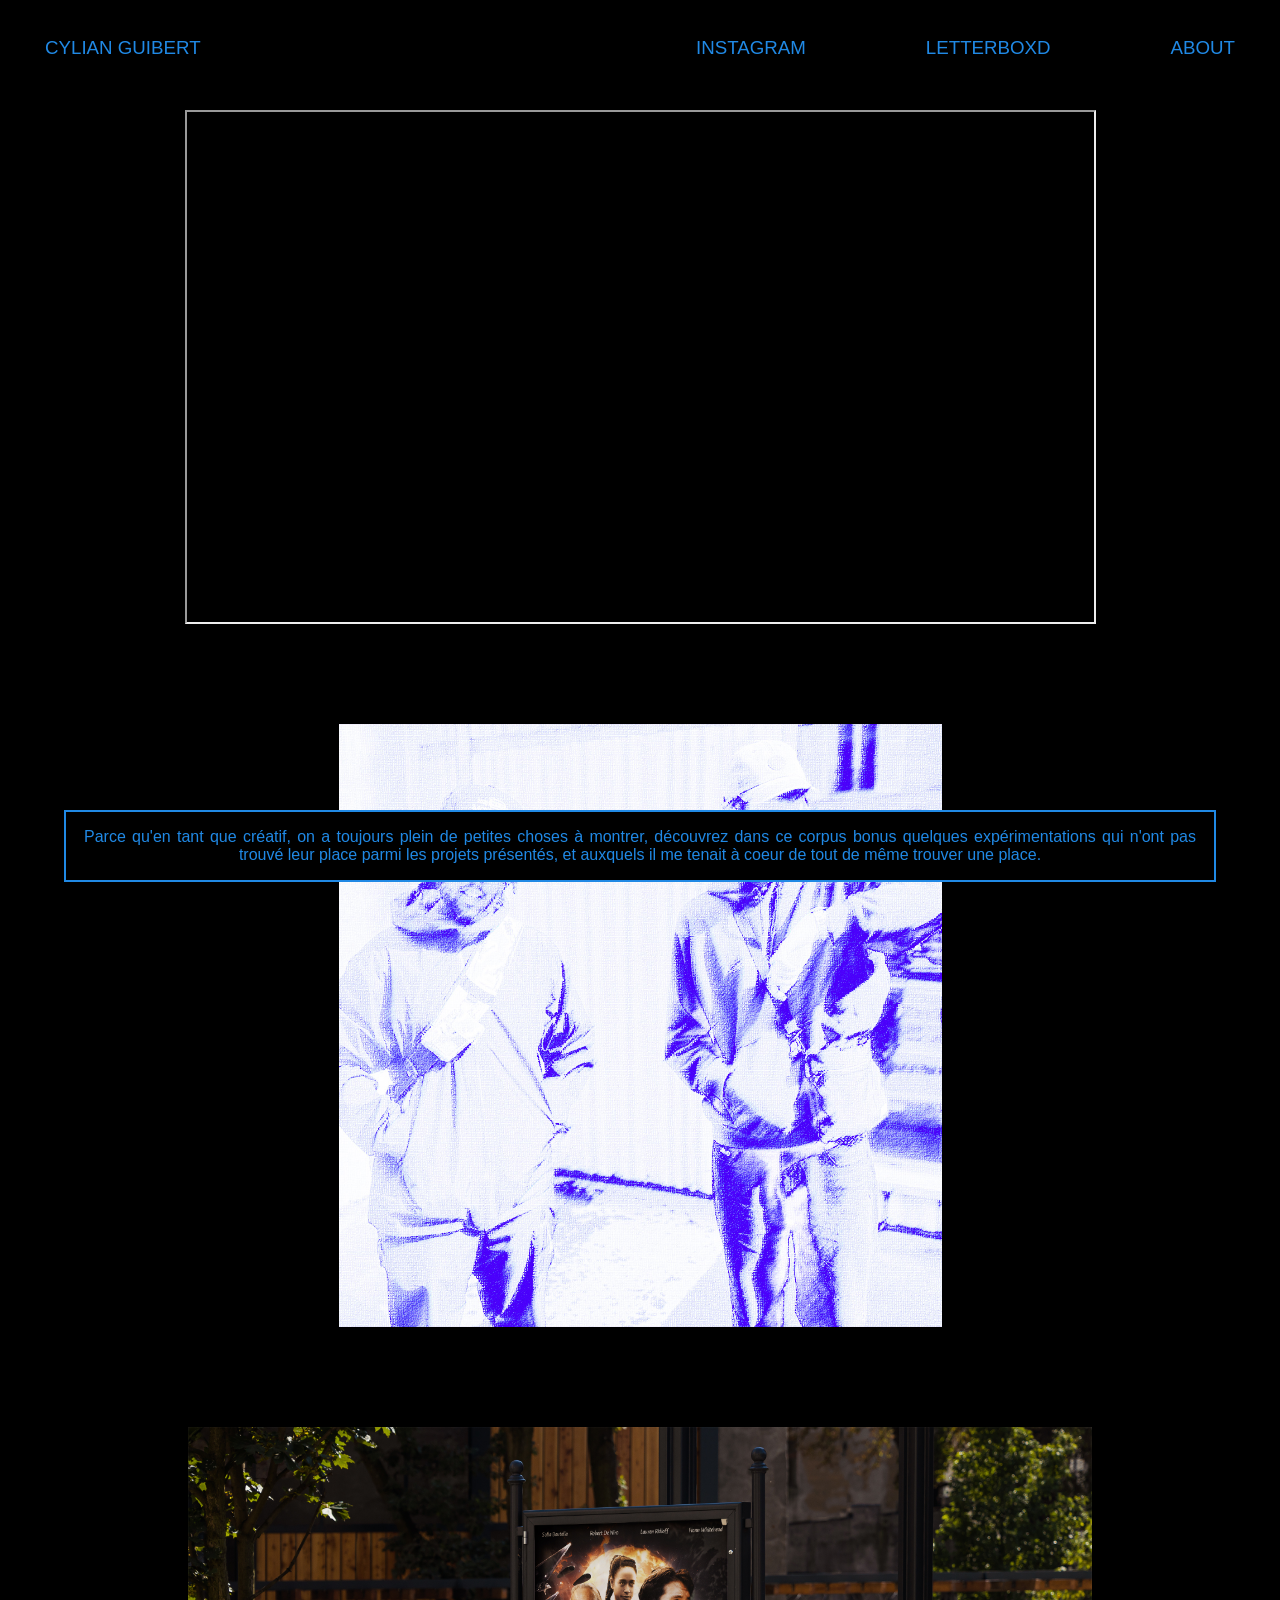
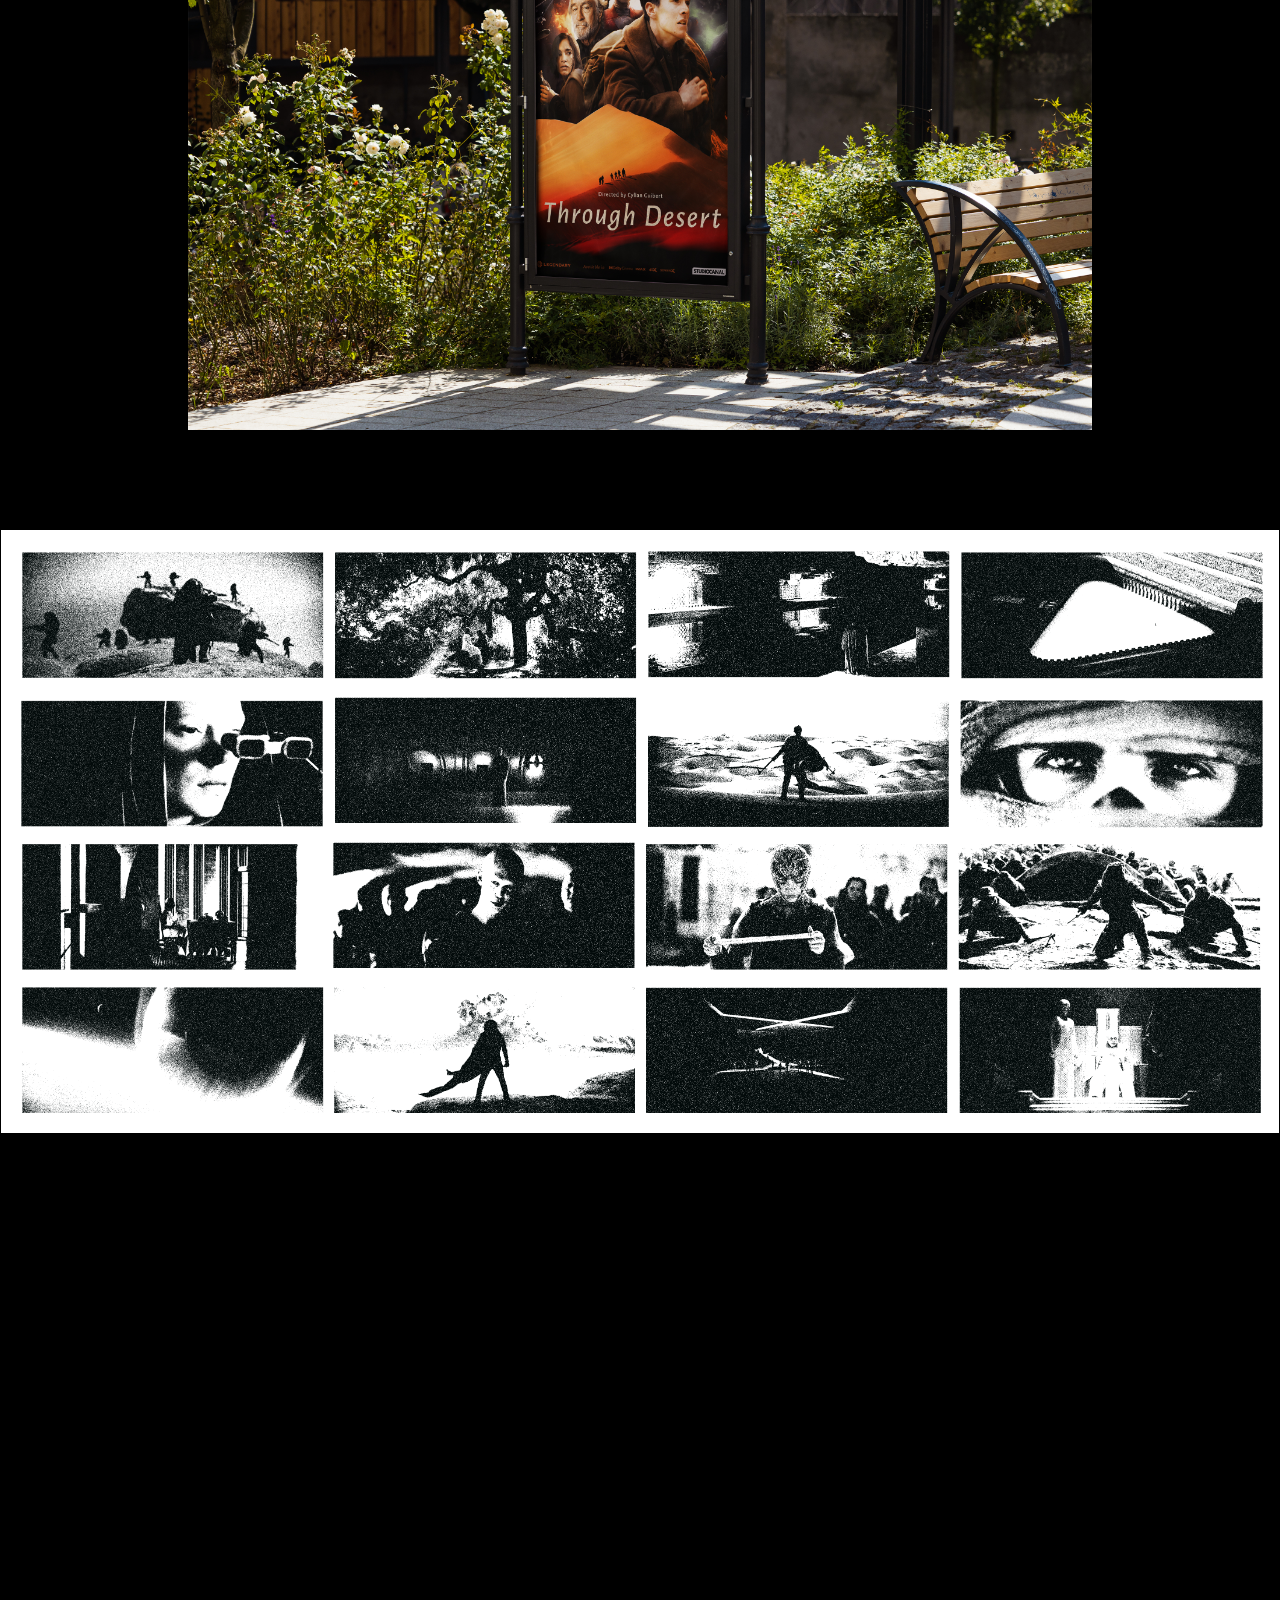
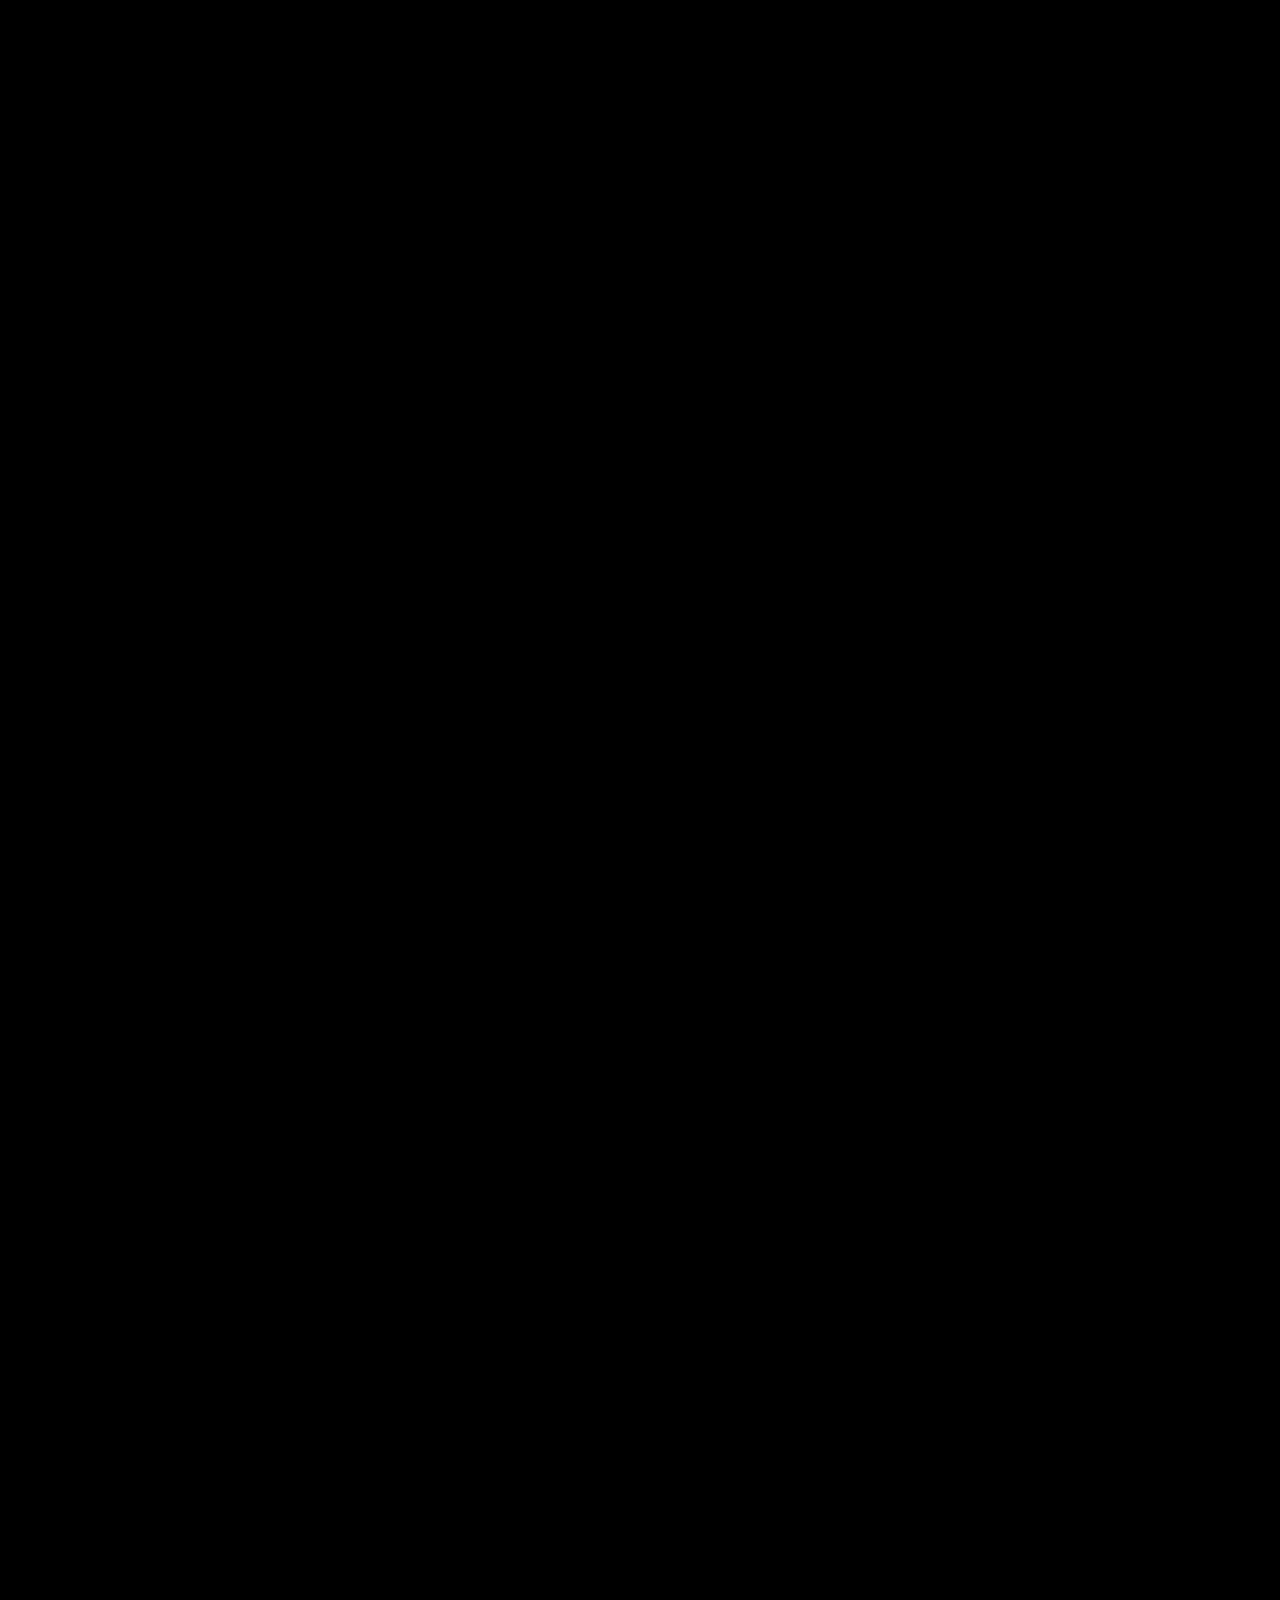
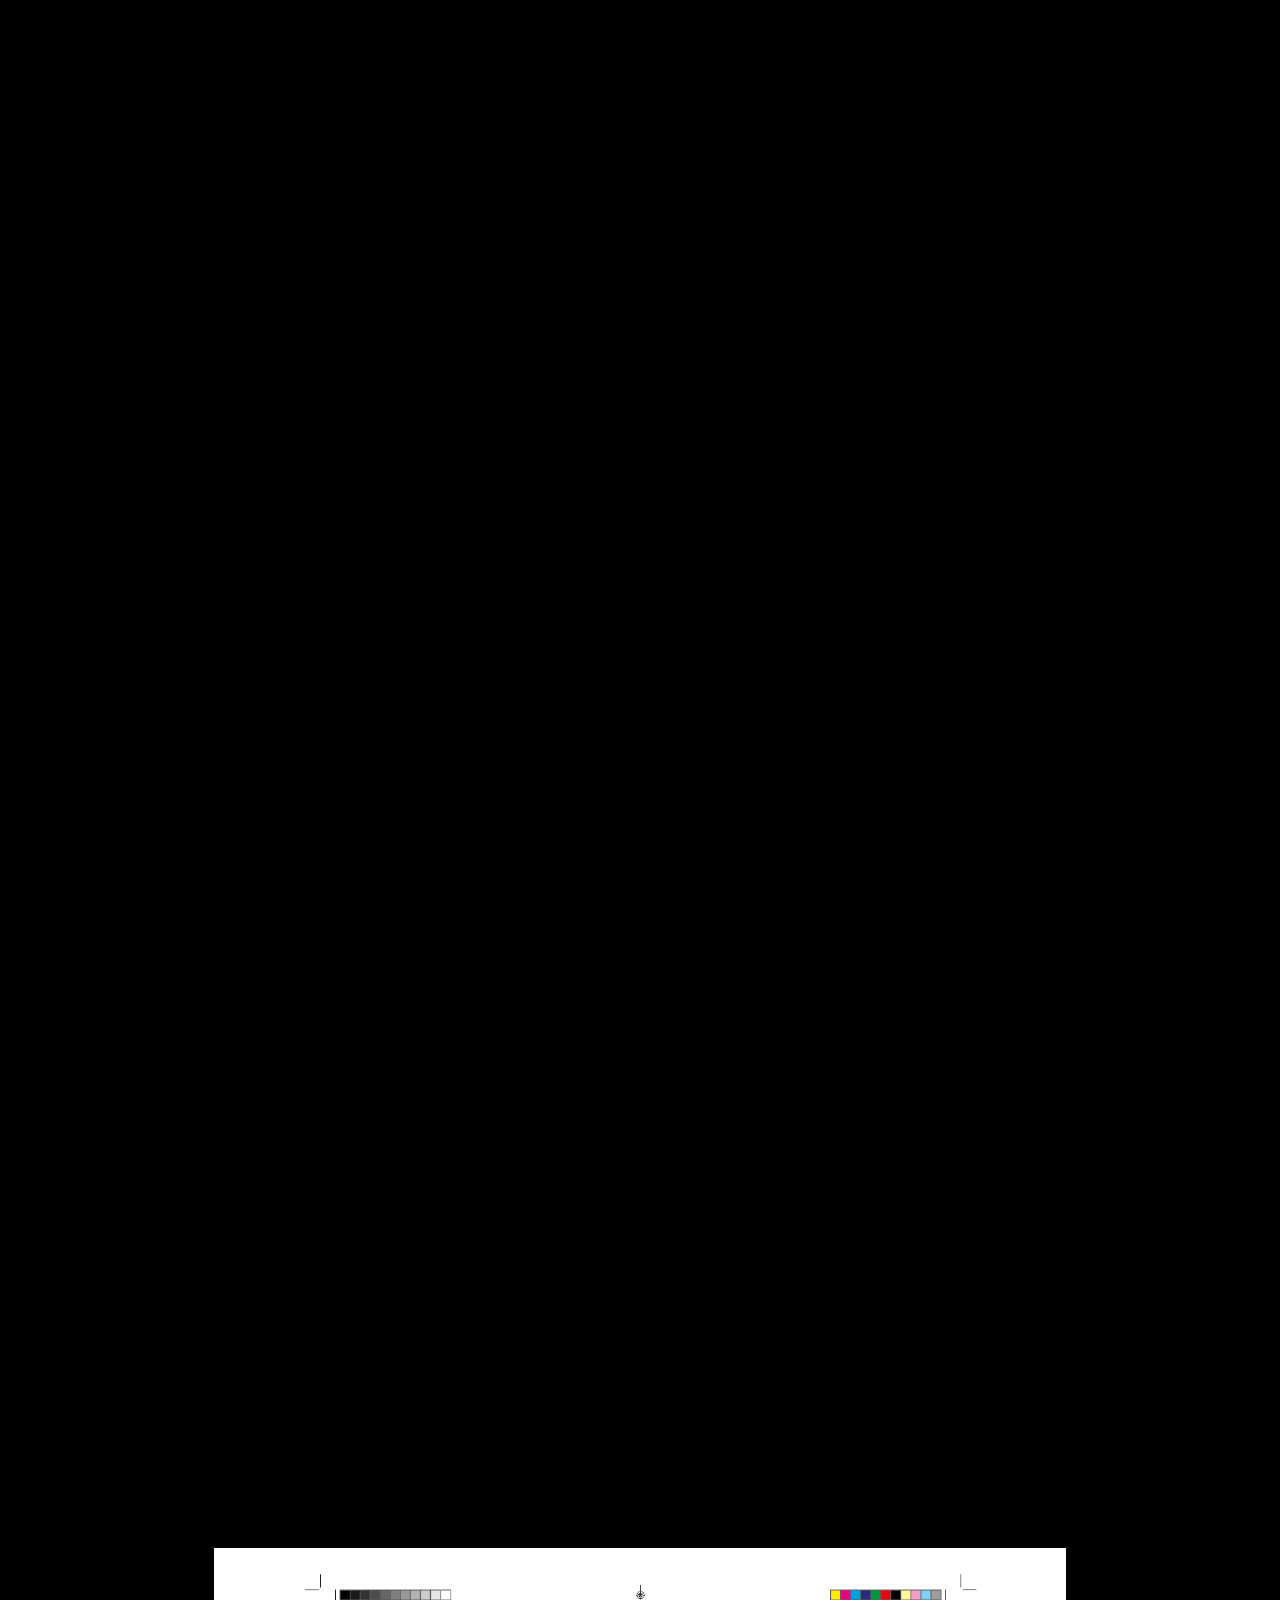
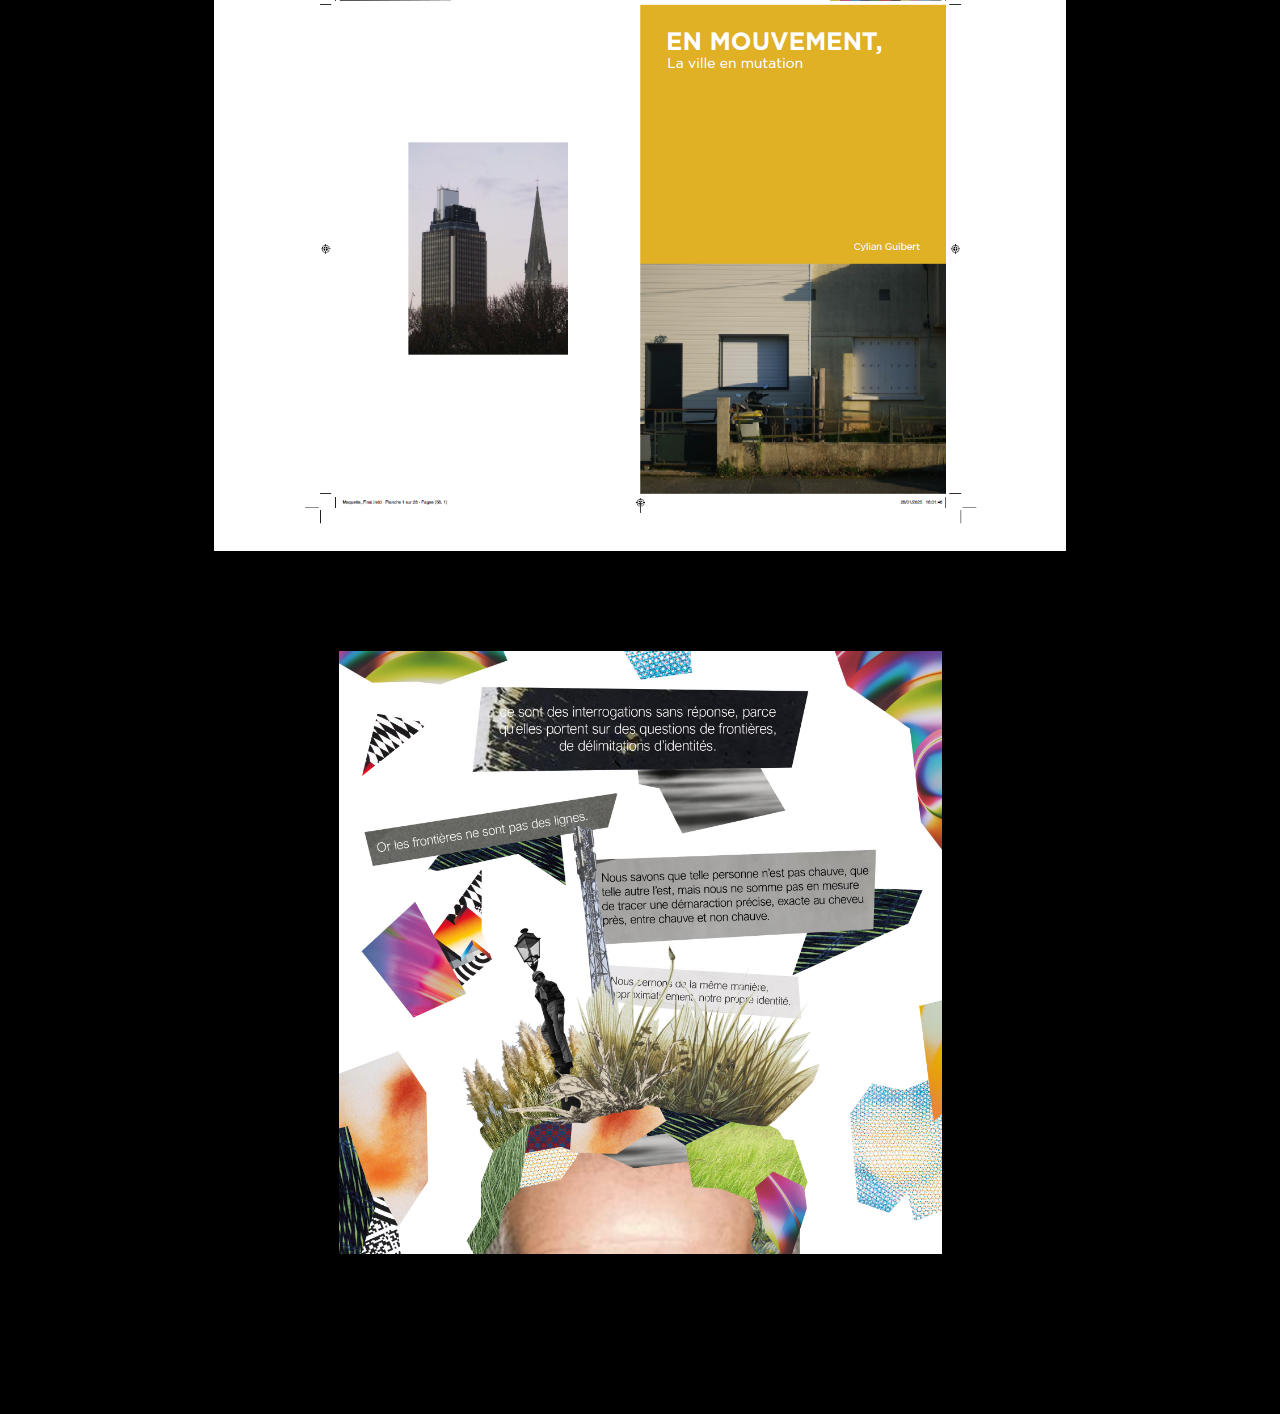
==== bonus.html @ 5ea9ba7a "Commit portfolio" ====
<!DOCTYPE html>
<html lang="en">
<head>
    <meta charset="UTF-8">
    <meta name="viewport" content="width=device-width,initial-scale=1.0">
    <title>Cyl - Portfolio</title>
    <meta property="og:type" content="website"/>
    <link rel="icon" type="image/png" href="______"/>
    <link rel="stylesheet" href="style_pagebonus.css">
    <meta name="viewport" content="width=device-width, initial-scale=1.0">
</head>


<header>
    <div class="inner">
        <div class="nom">
                <h3><a href="index.html">Cylian Guibert</a></h3>
        </div>
            <nav>
                <li><h3><a href="https://www.instagram.com/cyl_guibert/">Instagram</a></span></h3></li>
                <li><h3><a href="https://letterboxd.com/CylTePlay/">Letterboxd</a></span></h3></li>
                <li><h3><a href="about.html">About</a></span></h3></li>
            </nav>
        </div>
    </header>


<body>
    <!-- <div class="images">  
        <container class="images2">  
            <img loading="lazy" decoding="async" src="noise.jpg" class="_img1" id="_img1" alt="" />
            <img loading="lazy" decoding="async" src="noise2.jpg" class="_img1" id="_img2" alt="" />
            <img loading="lazy" decoding="async" src="noise3.jpg" class="_img1" id="_img3" alt="" />
            <img loading="lazy" decoding="async" src="noise.jpg" class="_img1" id="_img1" alt="" />
            <img loading="lazy" decoding="async" src="noise3.jpg" class="_img1" id="_img3" alt="" />
            <img loading="lazy" decoding="async" src="noise2.jpg" class="_img1" id="_img2" alt="" />
        </div>
    </div> -->
    <div class="images2">  
        <iframe loading="lazy" decoding="async" width="907" height ="510" class="_img1" id="_img3" alt="" src="https://www.youtube.com/embed/msmeglnf7a8"></iframe>
        <img loading="lazy" decoding="async" src="assets/bonus/bonus1.jpg" class="_img1" id="_img3" alt="" />
        <img loading="lazy" decoding="async" src="assets/bonus/bonus2.jpg" class="_img1" id="_img3" alt="" />
        <img loading="lazy" decoding="async" src="assets/bonus/bonus3.png" class="_img1" id="_img3" alt="" />
        <img loading="lazy" decoding="async" src="assets/bonus/bonus4.jpg" class="_img1" id="_img3" alt="" />
        <img loading="lazy" decoding="async" src="assets/bonus/bonus5.png" class="_img1" id="_img3" alt="" />
        <img loading="lazy" decoding="async" src="assets/bonus/bonus6.png" class="_img1" id="_img3" alt="" />
        <img loading="lazy" decoding="async" src="assets/bonus/bonus7.png" class="_img1" id="_img3" alt="" />
		<img loading="lazy" decoding="async" src="assets/bonus/bonus8.png" class="_img1" id="_img3" alt="" />
        <img loading="lazy" decoding="async" src="assets/bonus/bonus9.png" class="_img1" id="_img3" alt="" />
		<img loading="lazy" decoding="async" src="assets/bonus/bonus10.jpg" class="_img1" id="_img3" alt="" />
</iframe>
    </div>


<!-- 
    <div class="infos">
        <div class="lemontagnard_infos"><p>Identité visuelle et site Web fictifs pour le cinéma Le Montagnard, cinéma indépendant associatif de l’agglomération nantaise. Langage visuel minimal évoquant l’obscurité de la salle de cinéma, place laissée aux images, vidéos, sons pour présenter amplement et d’une manière sensible les films programmés et expérience utilisateur engageante et immersive.
            L’ensemble cherche à valoriser les cinémas indépendants et leur programmation riche et diversifiée.
            Crédits typo : Cy (Jürgen Huber) & Metropolis (Chris Simpson)</p>
        </div>    
    </div> -->

    <footer>
        <div class="infos">
        <div class="lemontagnard_infos"><p>Parce qu'en tant que créatif, on a toujours plein de petites choses à montrer, découvrez
            dans ce corpus bonus quelques expérimentations qui n'ont pas trouvé leur place parmi les projets présentés, et auxquels 
            il me tenait à coeur de tout de même trouver une place.
        </p>
        </div>    
    </div>
    </footer>

</body>


    <!-- <table> 
        <tr> 
            <h2><a href="https://etiennefrancey.ch/en/eclipse-2026/">Contre-Plongée</a></h2>    
        </tr>
        <tr> 
            <h2><a href="https://etiennefrancey.ch/en/eclipse-2026/">Contre-Plongée</a></h2>    
        </tr>
        <tr> 
            <h2><a href="https://etiennefrancey.ch/en/eclipse-2026/">Contre-Plongée</a></h2>    
        </tr>

    </table> -->

    <!-- <div class="inner_projets">
            <h2><a href="https://etiennefrancey.ch/en/eclipse-2026/">Contre-Plongée</a></h2>
            <h2><a href="https://etiennefrancey.ch/en/eclipse-2026/">Le Montagnard</a></h2>
            <h2><a href="https://etiennefrancey.ch/en/eclipse-2026/">Hip Opsession</a></h2>
            <h2><a href="https://etiennefrancey.ch/en/eclipse-2026/">Noise</a></h2>
            <h2><a href="https://etiennefrancey.ch/en/eclipse-2026/">Peeter</a></h2>
            <h2><a href="https://etiennefrancey.ch/en/eclipse-2026/">Through Desert</a></h2> -->
    <!-- </div>
        <div class="homepage_img_container">
															<img loading="lazy" decoding="async" width="860" height="610" src="05032025-Numérisation_20250305 (2).jpg" class="homepage_img" alt="" /></div>
				 -->
    <!-- </div> -->
<!-- img-item[id$="-i"].is-visible{opacity:1;visibility:visible;transition:opacity .25s ease,visibility 0s linear 0s}.img-item[id$="-i"] -->

</body>
---- style_pagebonus.css ----
header{
    width: 100vw;
    height: 50px;
    margin:0vh;
    padding:2vh;
    align-self: left;
    display: grid;
    flex-direction: row;
    position: fixed;
    mix-blend-mode: difference;
}

.inner{
    width: 100vw; /* This is the inner width of the content inside of your header (80%, etc) */
    height: 100%;
    display: block;
    margin: 0;
}

.nom{
    display: table;
    height: 100%;
    float: left;
}

.nom div{
    height: 100%;
    display: table-cell;
    vertical-align: middle;
}

header nav{
    float: right;
    height: 100%;
}

header nav li{
    display: table;
    height: 100%;
    float: left;
    margin-right: 30px;
}

header nav li:last-of-type{
    margin-right: 0;
}

header nav span {
    display: table-cell;
    vertical-align: middle;
}

header a{
    color: #2089e5;
    text-decoration: none;
    transition: color 100ms ease;
}

header nav a:hover{
    color: #c6d6f7;
}

h3{
	color: #2089e5;
	font-family: "Redaction 50", Helvetica, sans-serif;
	font-weight: lighter;
    text-align: left;
    padding-left: 5vh;
    padding-right: 5vh;
    text-transform: uppercase;
}

body{
    display : flex;
    flex-direction: column;
    margin: 0px;
    place-items: center;
    background-color: black;
}
    
section a{
    text-decoration: none;
    color: black;
}

section a:hover{
    color: #c6d6f7;
    mix-blend-mode: difference;
}


h2{
	font-family: "Redaction 70", Helvetica, sans-serif;
    margin: 0;
    font-size: 34px;
	text-align: center;
	font-weight: lighter;
    text-decoration : none;
    text-transform: uppercase;
}

section{
    position: absolute;
    display: flex;
    top: 35vh;
    bottom: 0vh;
    flex-direction: column;
}

container{
    top: 50%;
    transform: translateY(-50%);
    position: absolute;
    display: flex;
    flex-direction: column;
    max-height: 50vh;
    max-width: 70vw;
    place-items: center;    
    margin: auto;
}


.images{
    margin: 100px 0 150px 0;
    padding: 0;
    width: 100%;
    display: grid;
    grid-auto-flow: column;
    justify-content: center;

}

.images2{
    padding: 100px 2vh 150px 2vh;
    /* display: table;
    table-layout : auto;
    border-collapse: separate; */
    display: flex;
    flex-direction: column;
    justify-self: center;
    gap: 80px;
}


._img1{
    max-height: 67vh;
    margin: 10px;
    place-self: center;
    position: flex; 
    animation: opacite 0.4s ease-in-out;
  
}

@keyframes opacite{
    0% {
        opacity: 0;
    }
    100%{
        opacity: 1;
    }
}

._img2{
    height: 45vh;
    margin: 0;
    place-self: center;
}

._img3{
    height: 32vh;
    margin: 0;
    place-self: center;
}

.is-visible{
    opacity:1;
    visibility:visible;
    transition:opacity 0.5s ease;
}


footer{
    width: 100vw;
    height: auto;
    margin-bottom:0vh;
    bottom: 2vh;
    place-self: bottom;
    display: grid;
    grid-row: span 2;
    flex-direction: row;
    position: fixed;
    /* mix-blend-mode: difference; */

}

.infos{
    width: 100vw;
}

.lemontagnard2_infos{
    display: flex;
    max-width: 50vw;
    place-self: center;
    margin-left: auto;
    margin-right: auto;
}

.lemontagnard_infos{
    background-color: black;
    border-color: #2089e5;
    border-width: 2.5px;
    border-style: solid;
    margin-left: 5vw;
    margin-right: 5vw;
    margin-bottom: auto;
    margin-top: auto;
    display: flex;
    align-self: middle;
}

p{
    justify-content: middle;
    padding-left: 2vh;
    padding-right: 2vh;
    text-align: justify;
    text-align-last: center;
    color: #2089e5;
	font-family: "Redaction 10", Helvetica, sans-serif;
	font-weight: lighter;
}
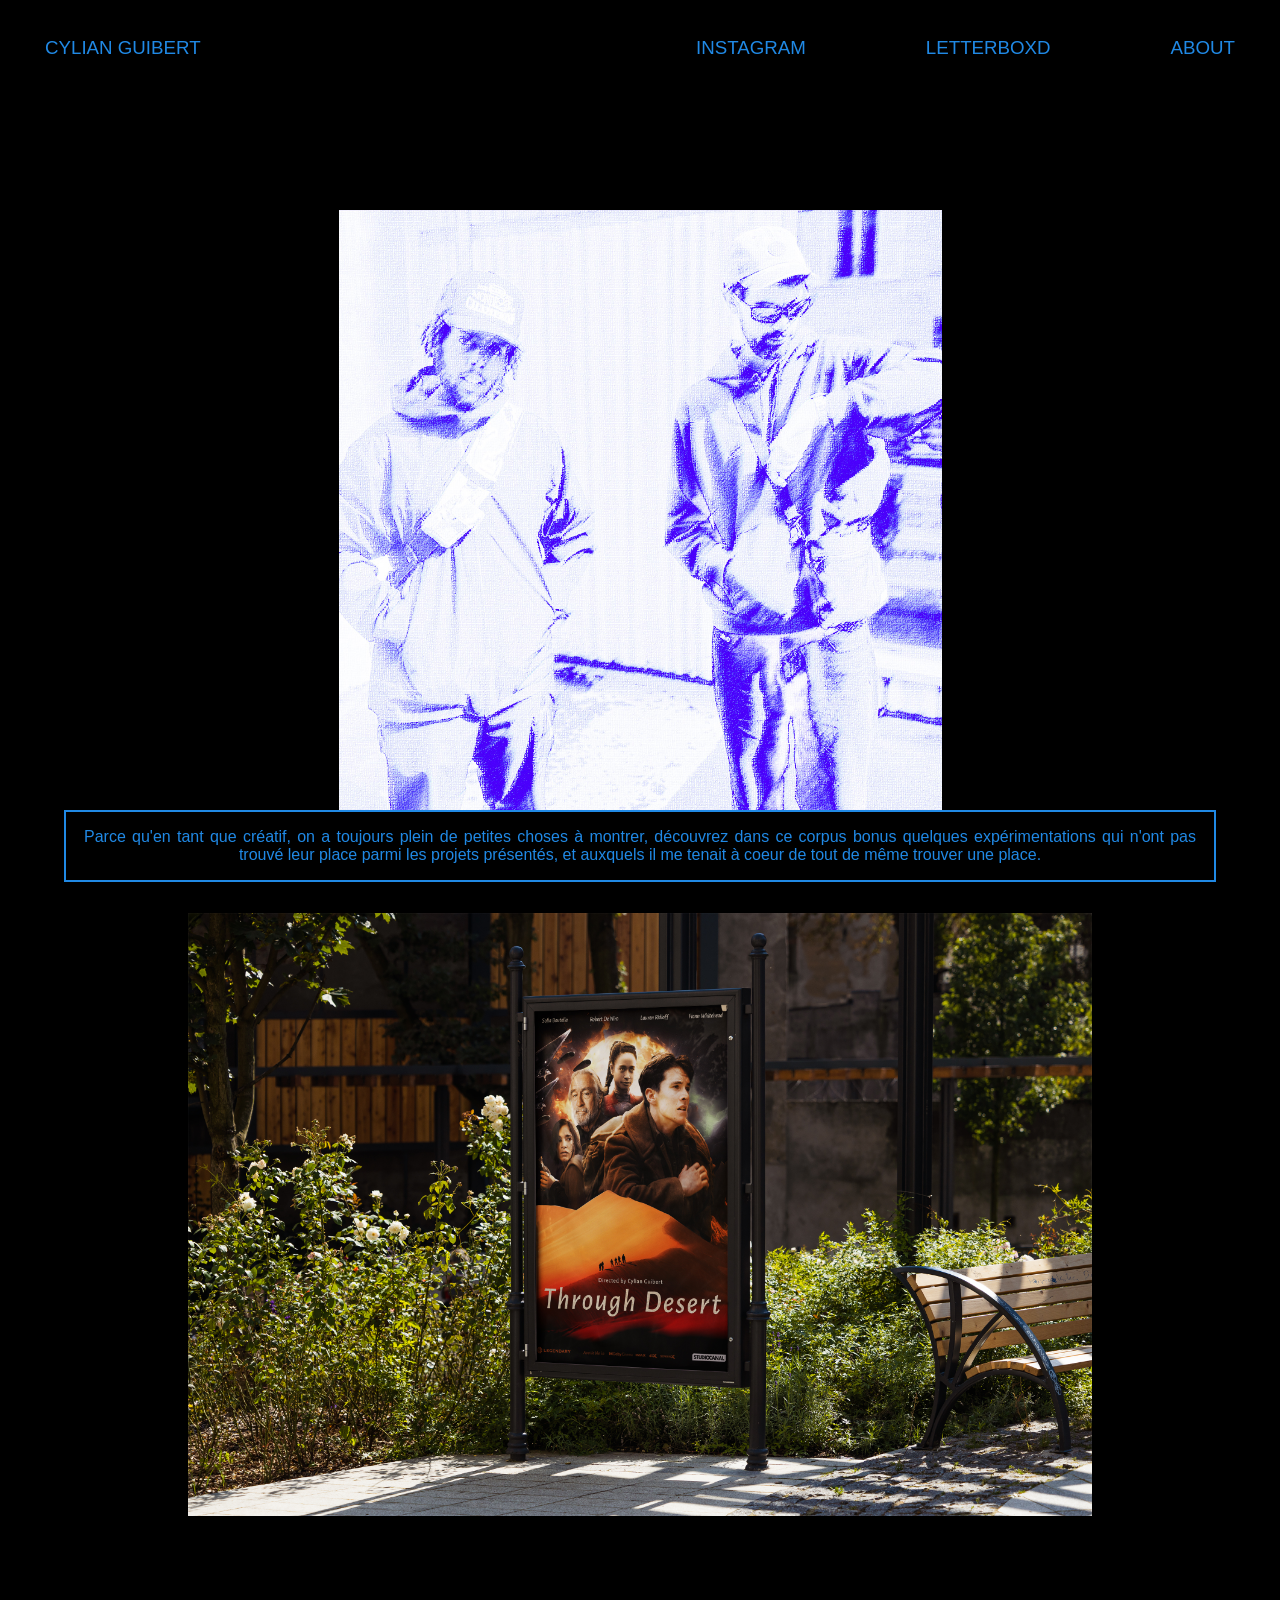
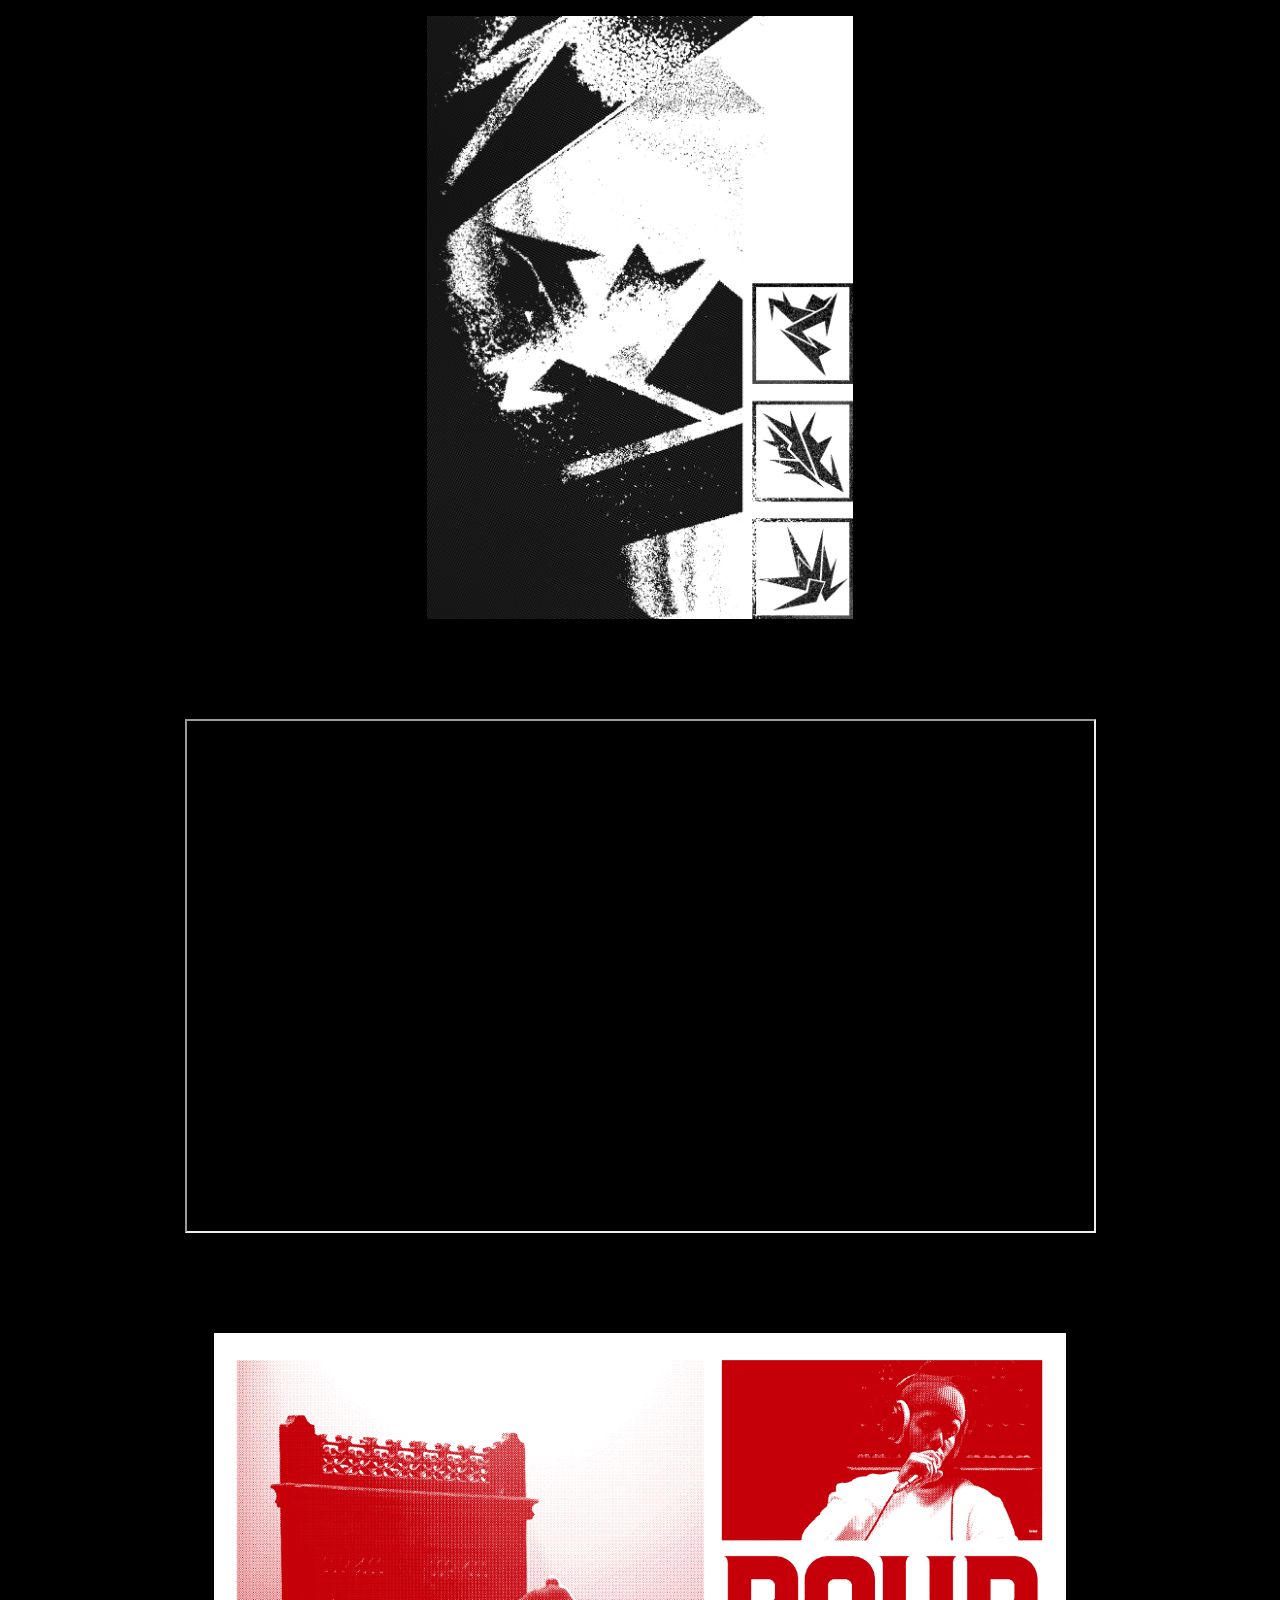
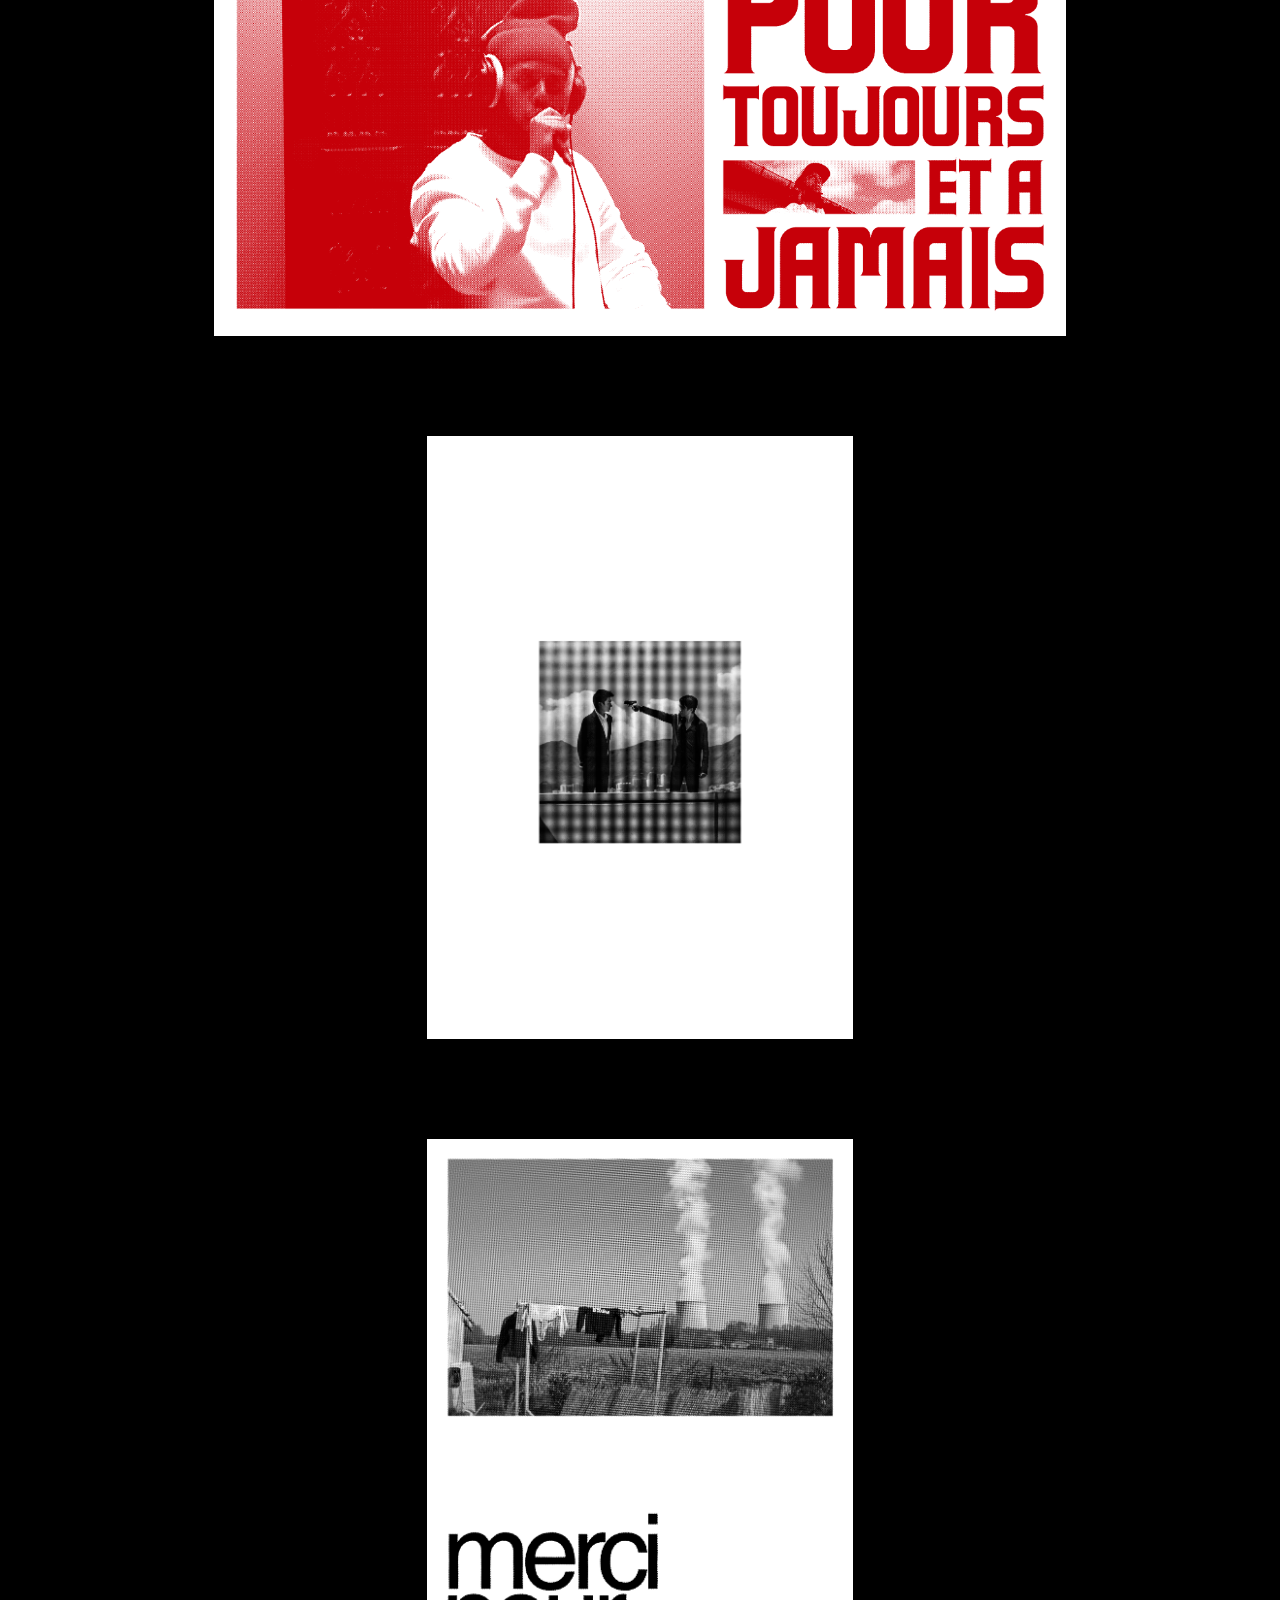
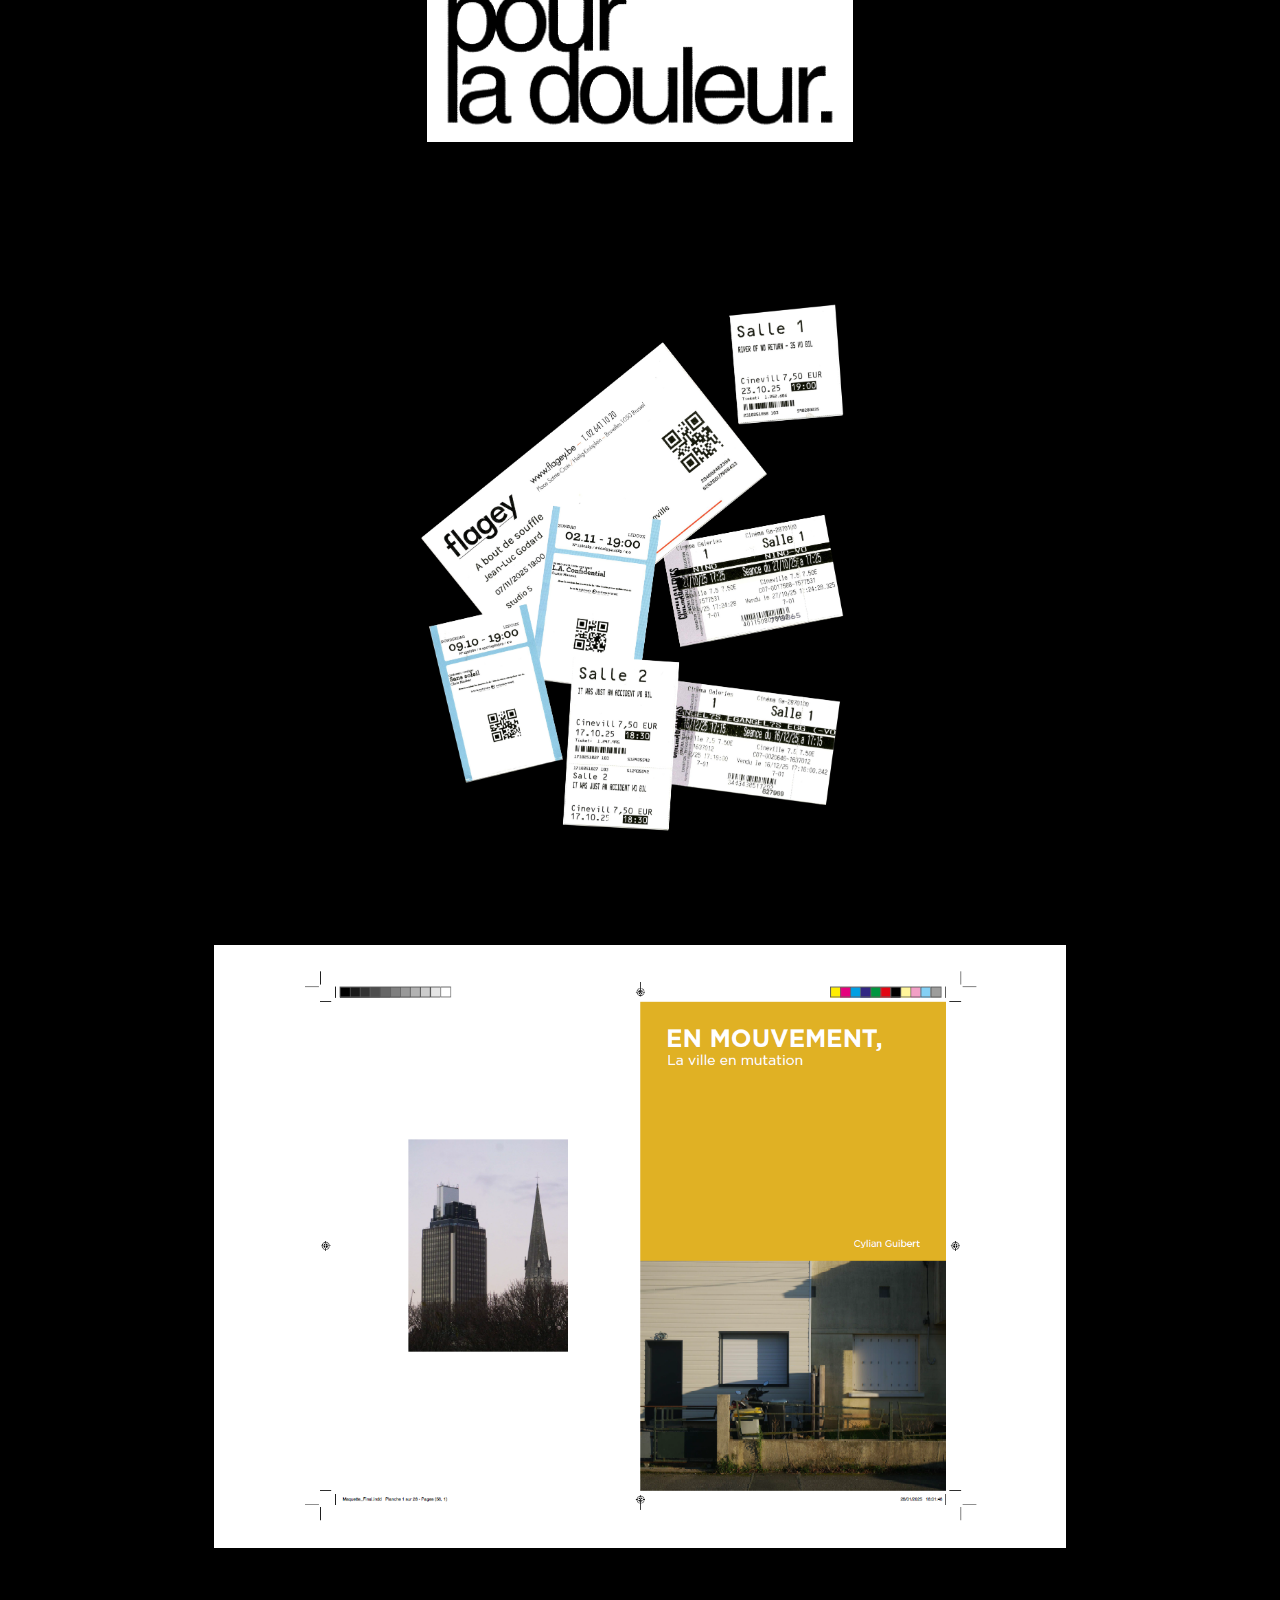
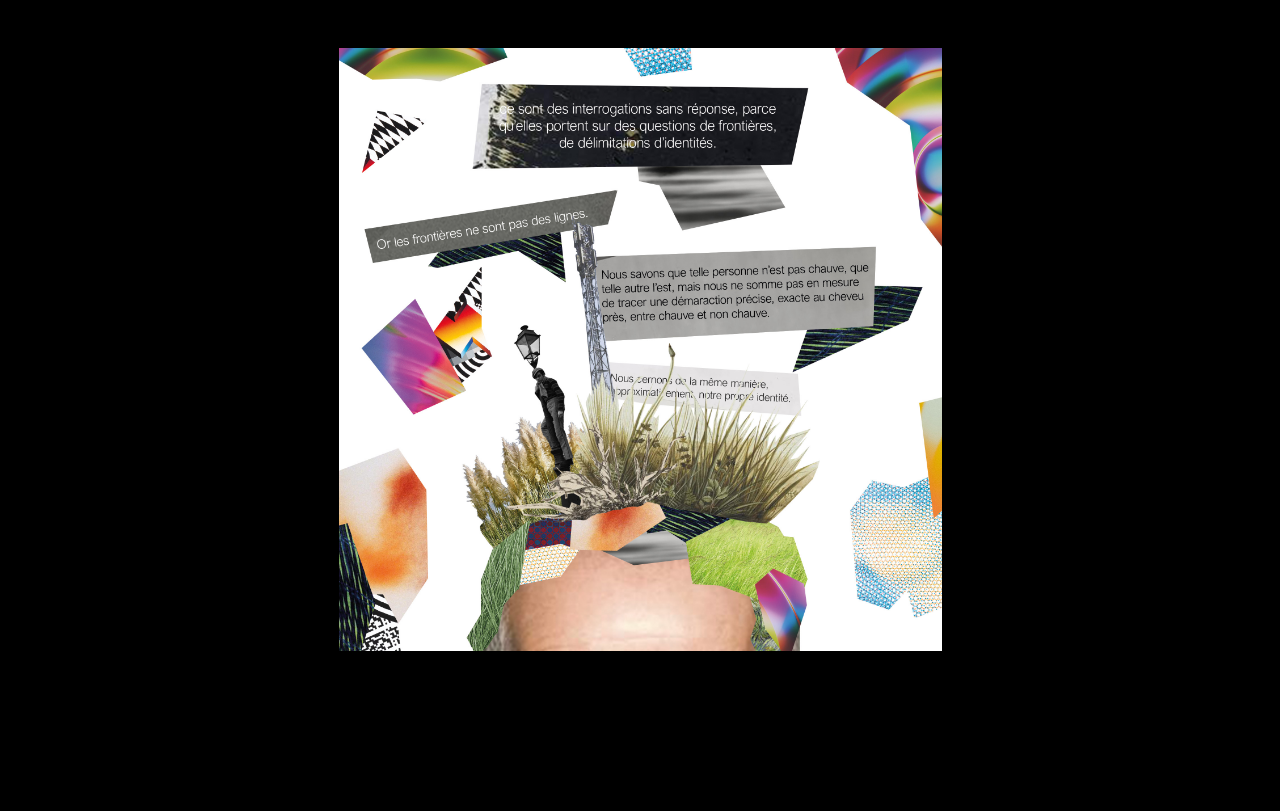
==== commit 76a0c12d: "bonus3.jpg bonus.html" ====
--- a/bonus.html
+++ b/bonus.html
@@ -37,11 +37,11 @@
         </div>
     </div> -->
     <div class="images2">  
-        <iframe loading="lazy" decoding="async" width="907" height ="510" class="_img1" id="_img3" alt="" src="https://www.youtube.com/embed/msmeglnf7a8"></iframe>
+        <img loading="lazy" decoding="async" src="assets/bonus/bonus3.jpg" class="_img1" id="_img3" alt="" />
         <img loading="lazy" decoding="async" src="assets/bonus/bonus1.jpg" class="_img1" id="_img3" alt="" />
         <img loading="lazy" decoding="async" src="assets/bonus/bonus2.jpg" class="_img1" id="_img3" alt="" />
-        <img loading="lazy" decoding="async" src="assets/bonus/bonus3.png" class="_img1" id="_img3" alt="" />
         <img loading="lazy" decoding="async" src="assets/bonus/bonus4.jpg" class="_img1" id="_img3" alt="" />
+		<iframe loading="lazy" decoding="async" width="907" height ="510" class="_img1" id="_img3" alt="" src="https://www.youtube.com/embed/tuAgIYxM-Fs"></iframe>
         <img loading="lazy" decoding="async" src="assets/bonus/bonus5.png" class="_img1" id="_img3" alt="" />
         <img loading="lazy" decoding="async" src="assets/bonus/bonus6.png" class="_img1" id="_img3" alt="" />
         <img loading="lazy" decoding="async" src="assets/bonus/bonus7.png" class="_img1" id="_img3" alt="" />
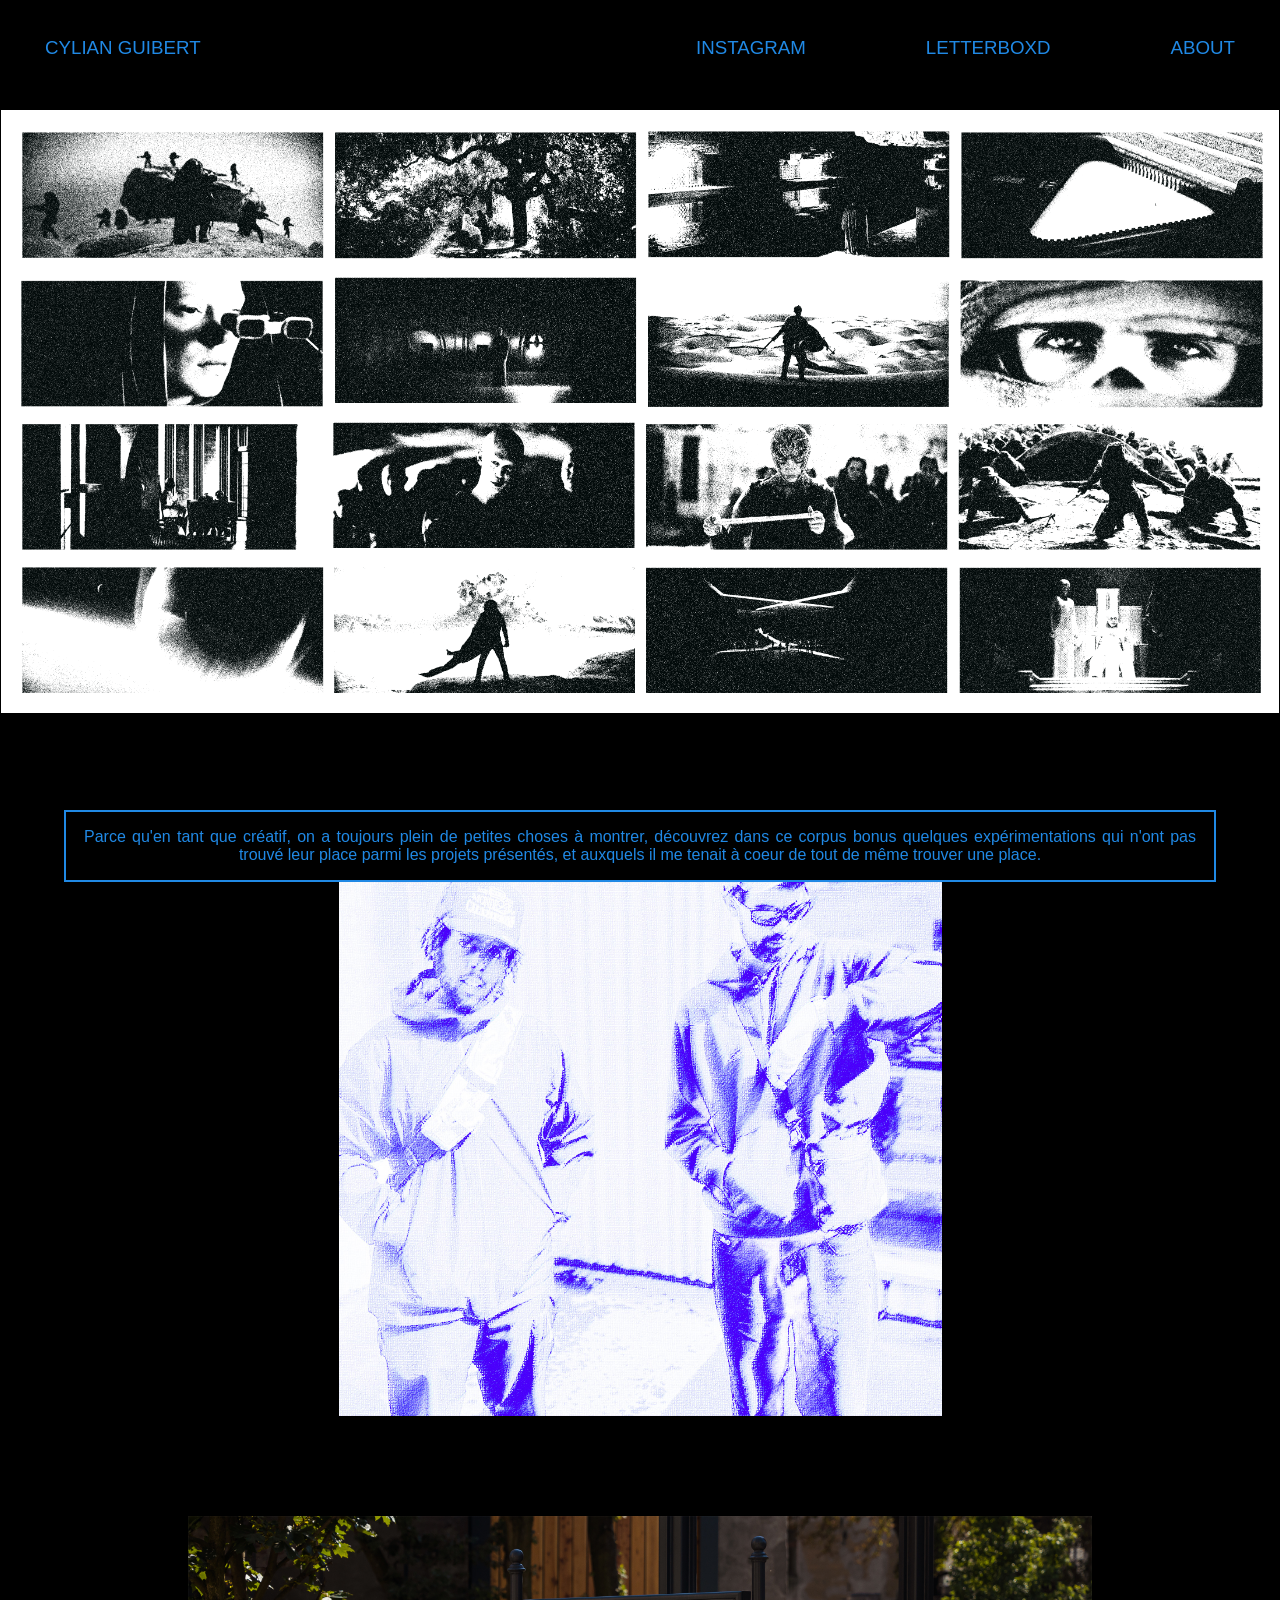
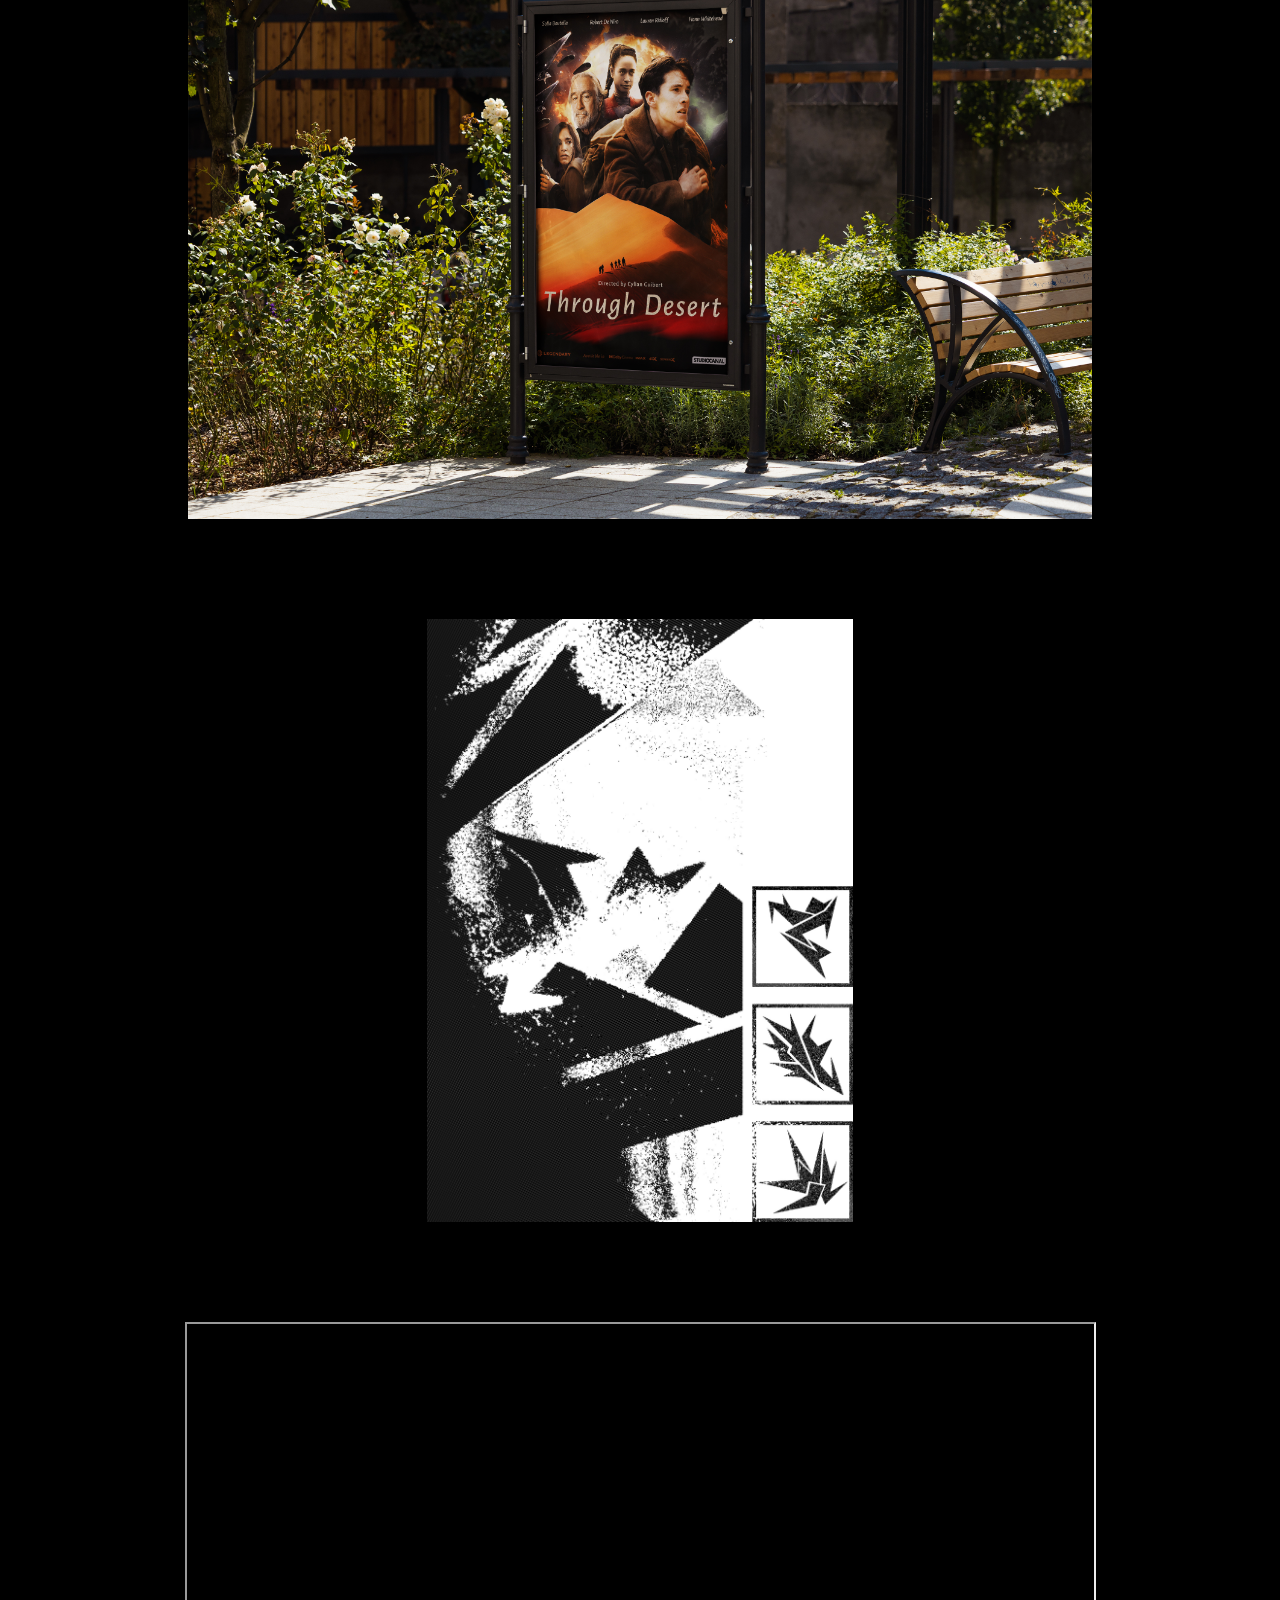
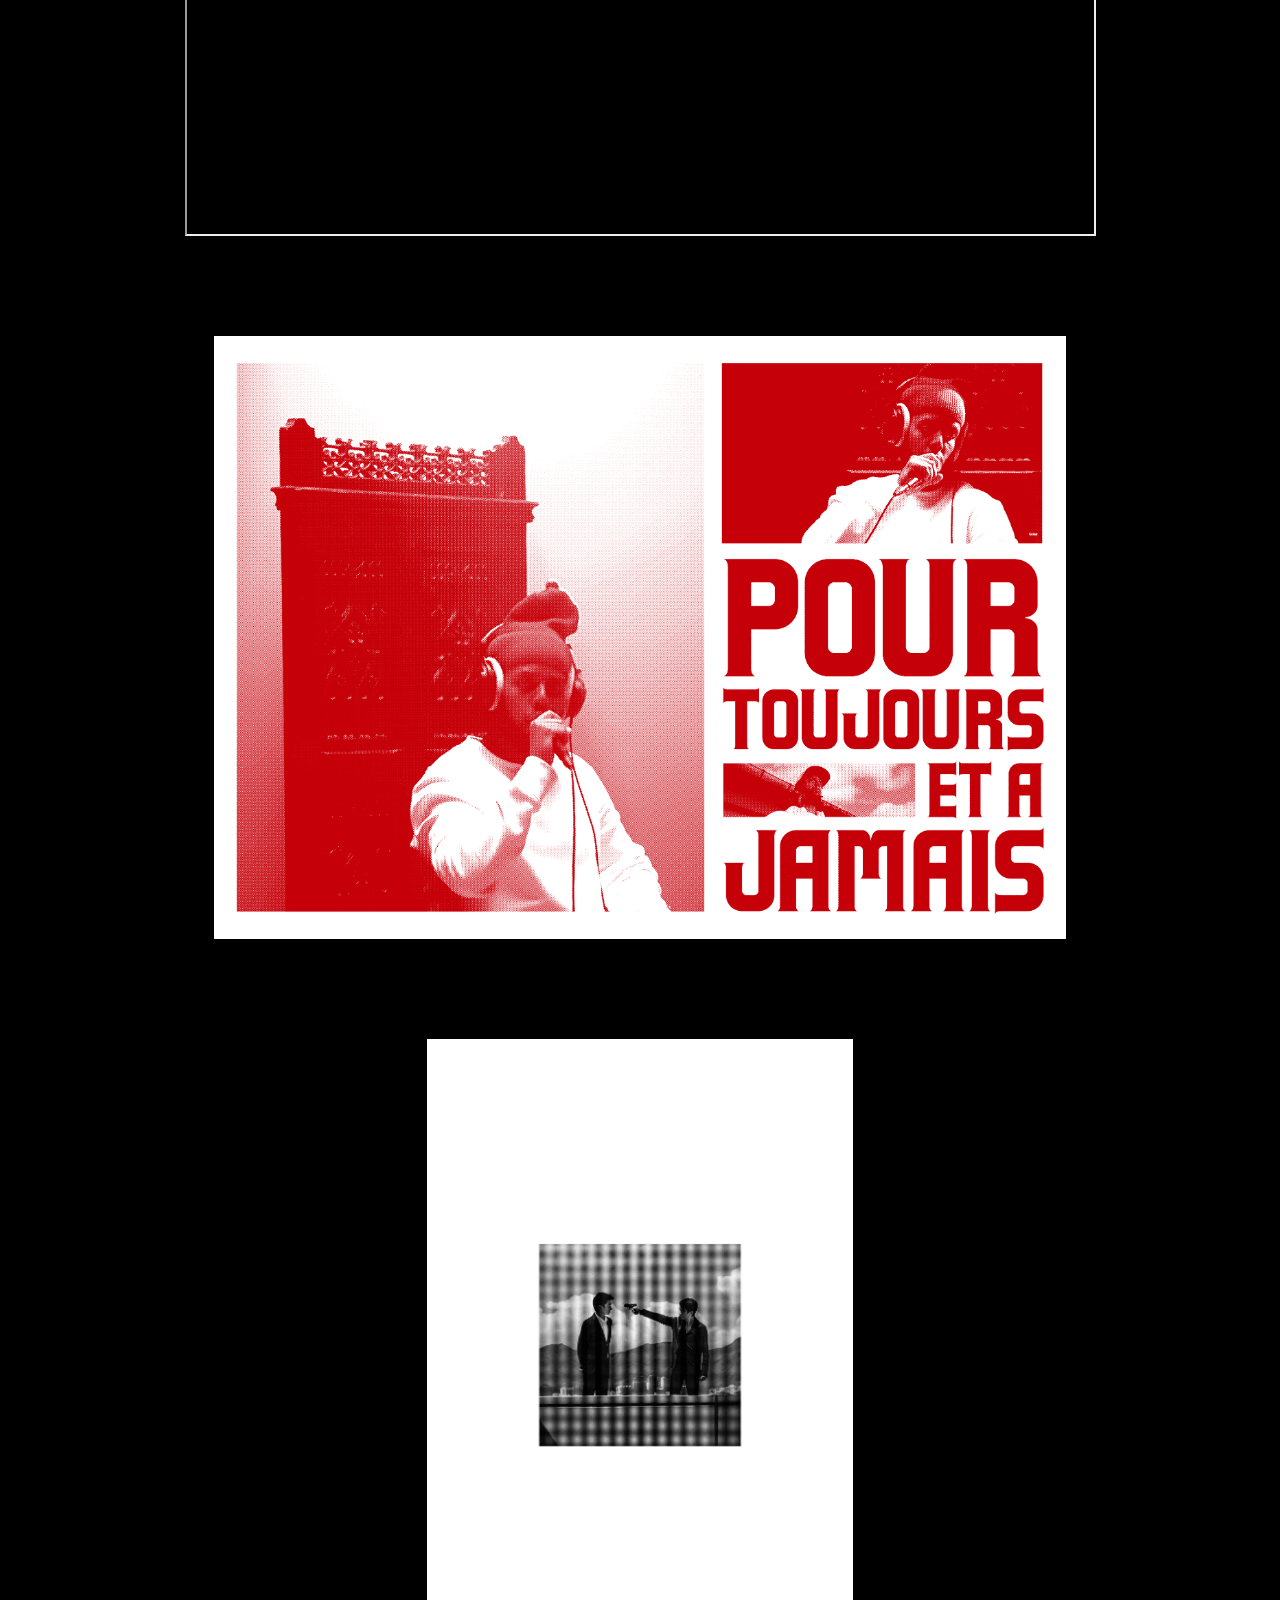
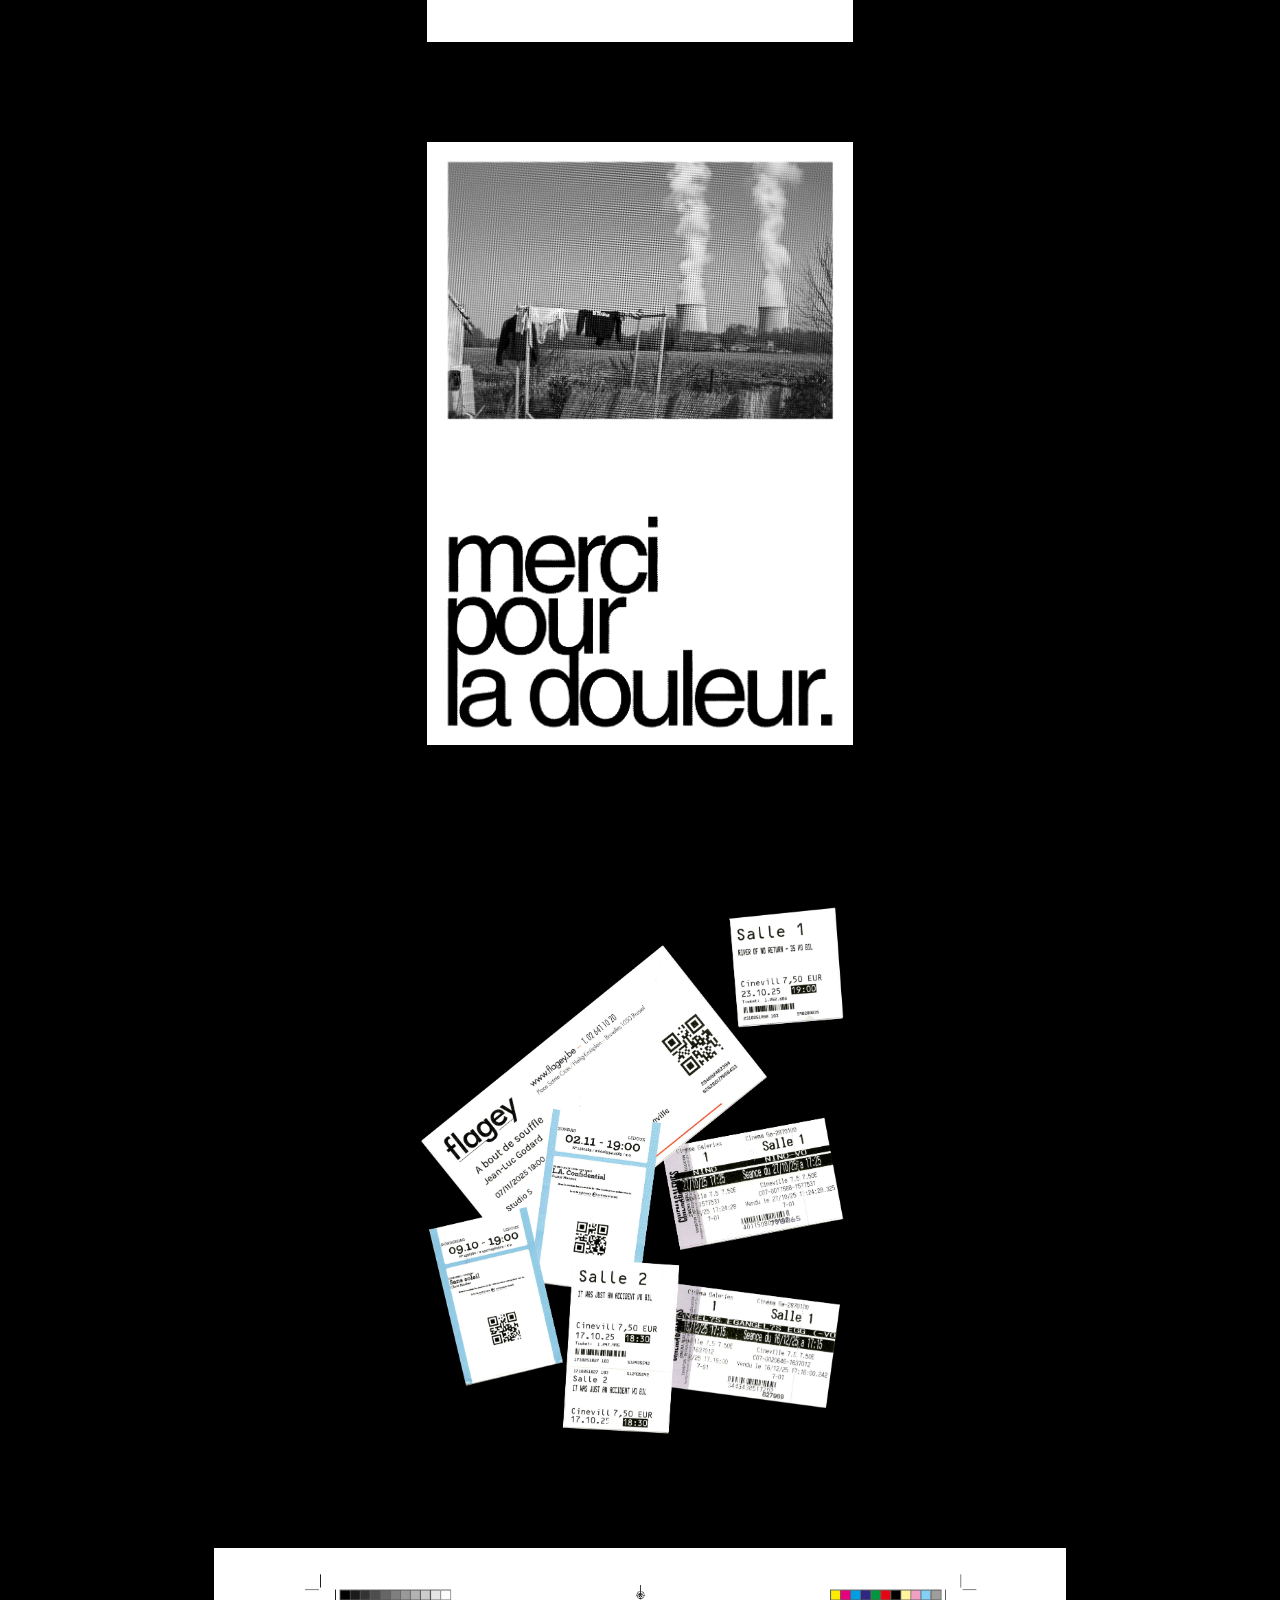
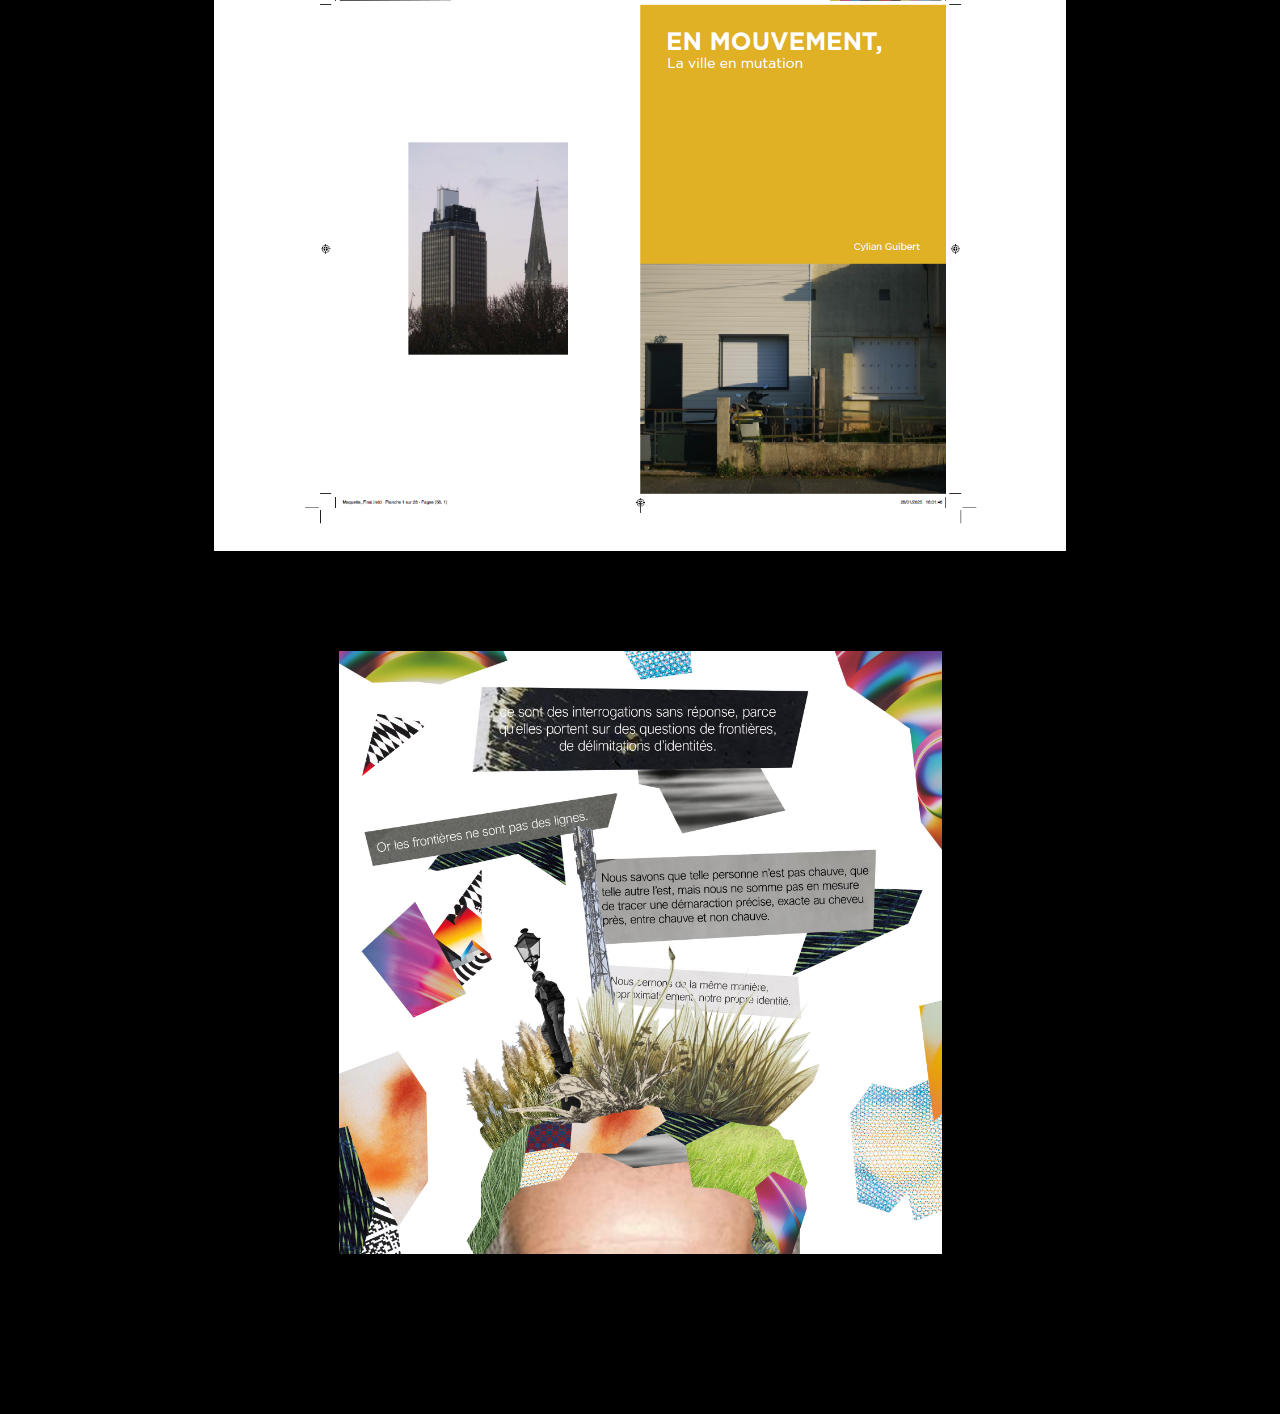
==== commit 0fb7f5ca: "jpg to png bonus3 bonus.html" ====
--- a/bonus.html
+++ b/bonus.html
@@ -37,7 +37,7 @@
         </div>
     </div> -->
     <div class="images2">  
-        <img loading="lazy" decoding="async" src="assets/bonus/bonus3.jpg" class="_img1" id="_img3" alt="" />
+        <img loading="lazy" decoding="async" src="assets/bonus/bonus3.png" class="_img1" id="_img3" alt="" />
         <img loading="lazy" decoding="async" src="assets/bonus/bonus1.jpg" class="_img1" id="_img3" alt="" />
         <img loading="lazy" decoding="async" src="assets/bonus/bonus2.jpg" class="_img1" id="_img3" alt="" />
         <img loading="lazy" decoding="async" src="assets/bonus/bonus4.jpg" class="_img1" id="_img3" alt="" />
